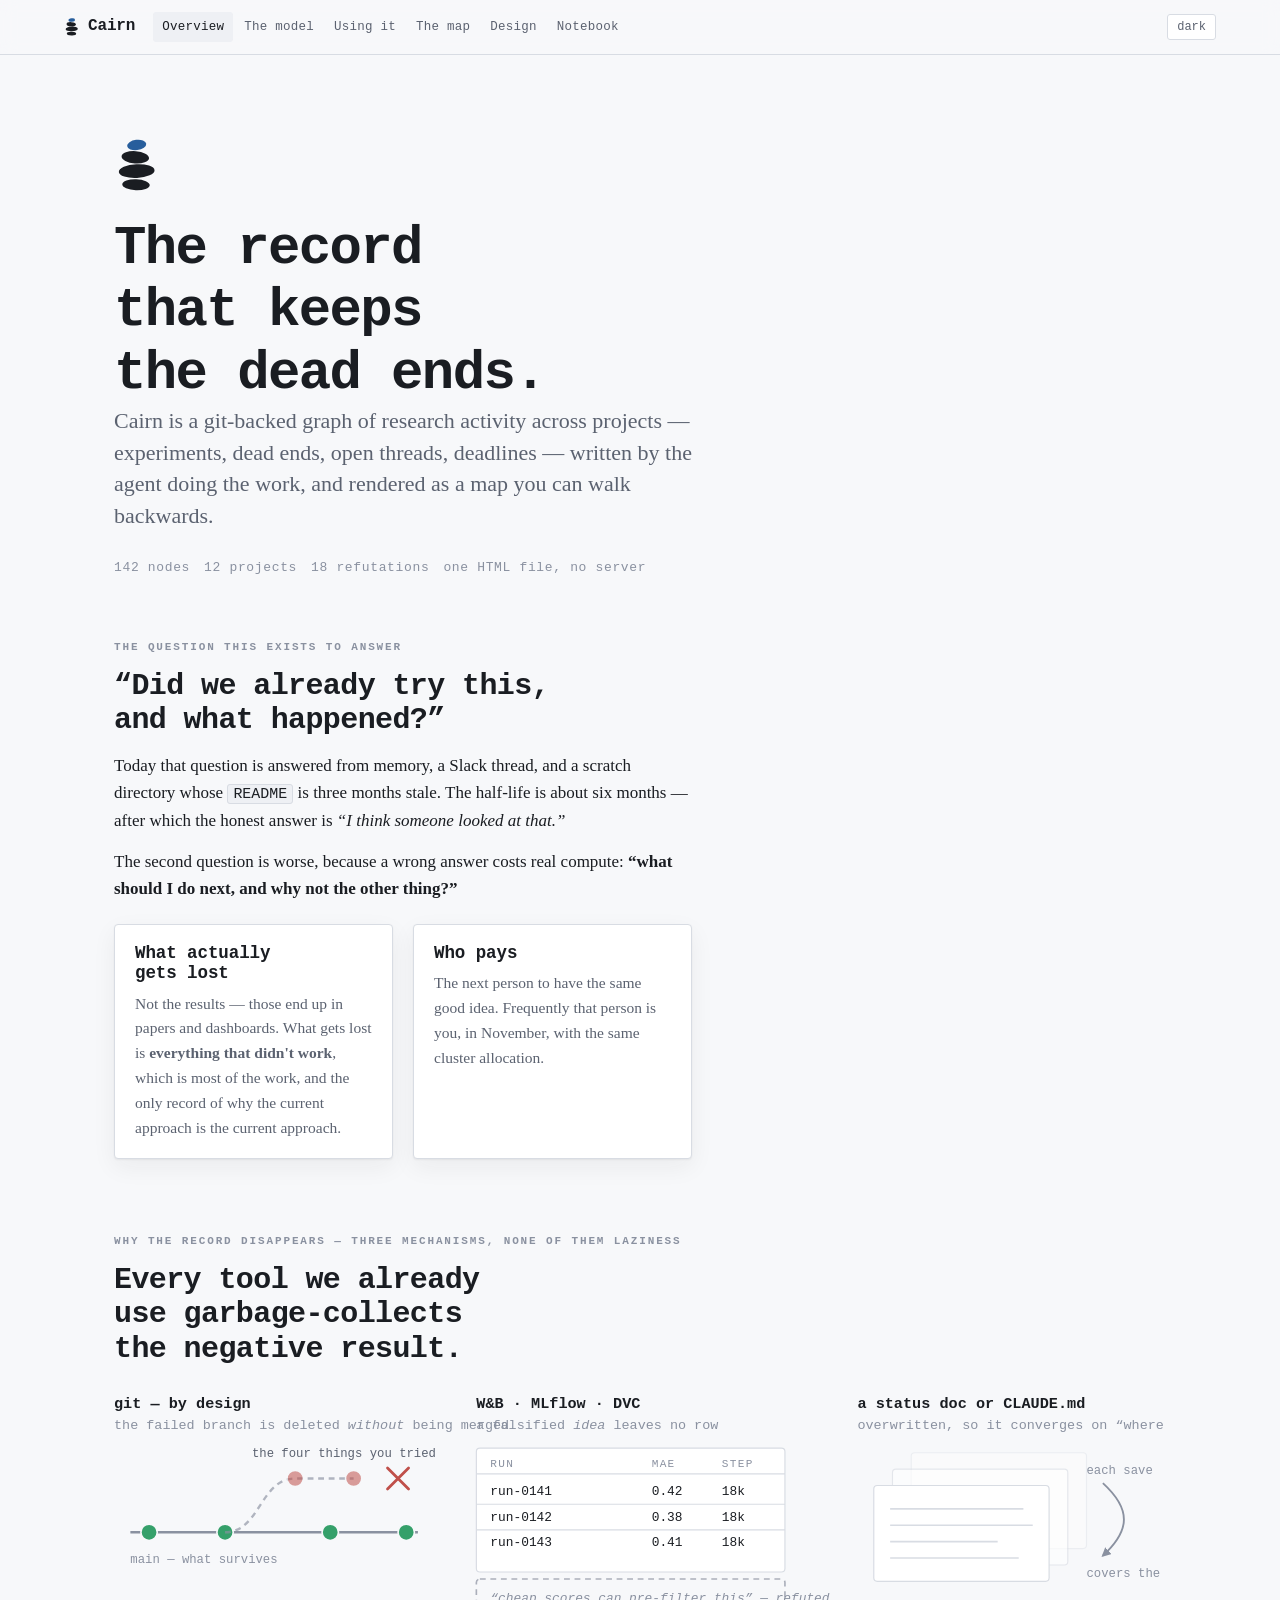
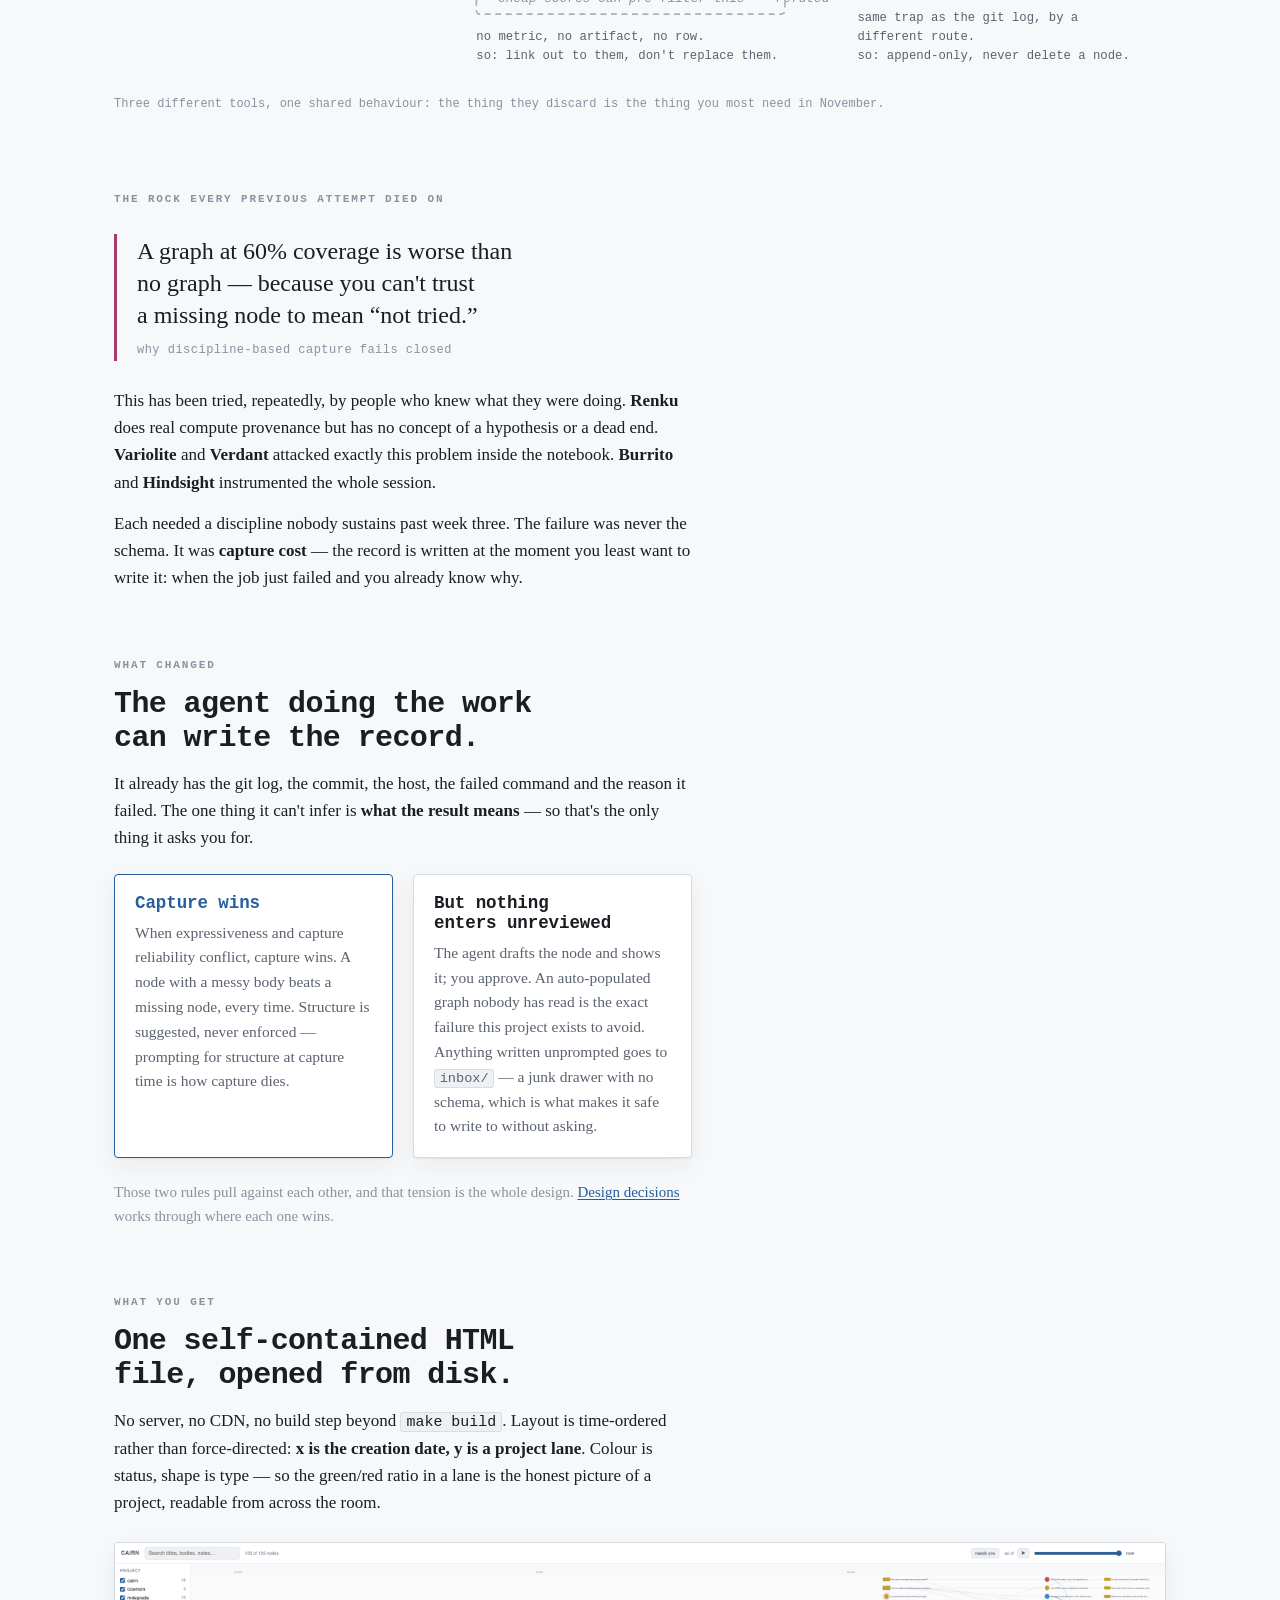
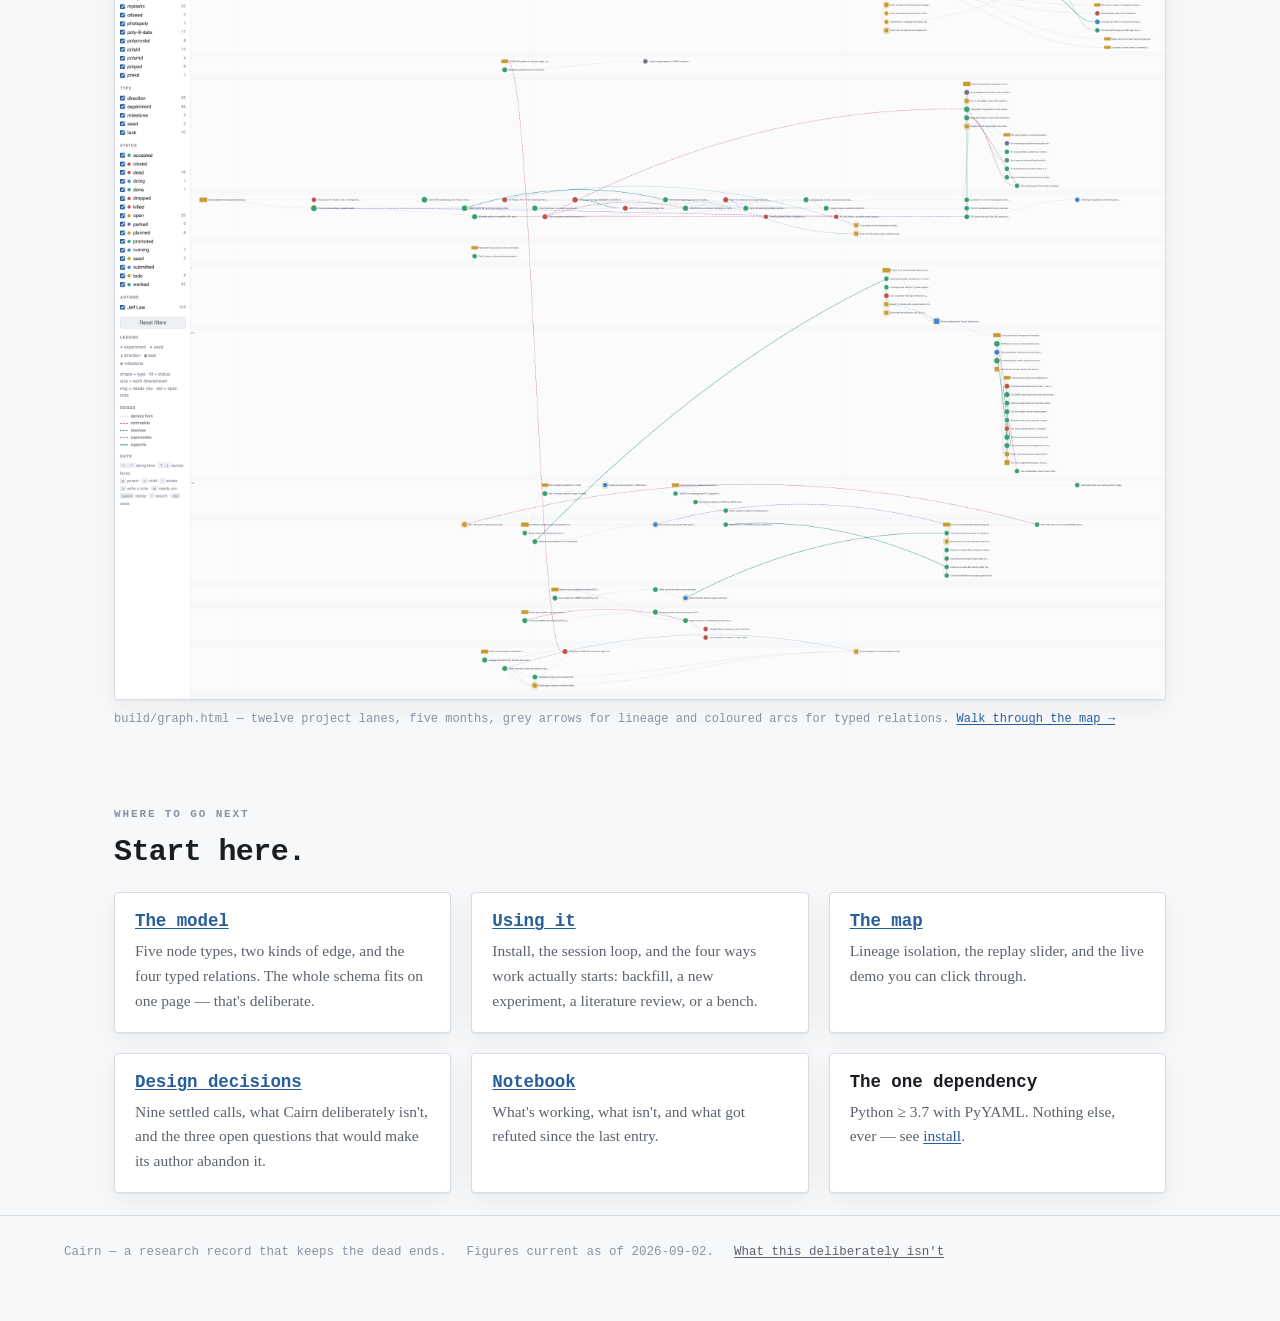
==== site/index.html @ 5997f224 "site: add the GitHub Pages site and a manual-only deploy workflow site/ holds the static pages (over" ====
<!DOCTYPE html>
<html lang="en">
<head>
<meta charset="utf-8">
<meta name="viewport" content="width=device-width, initial-scale=1">
<title>Cairn — a research record that keeps the dead ends</title>
<meta name="description" content="A git-backed graph of research activity across projects — experiments, dead ends, open threads, deadlines — written by the agent doing the work, and rendered as a map you can walk backwards.">
<link rel="stylesheet" href="cairn.css">
<link rel="icon" href="img/cairn.svg" type="image/svg+xml">
</head>
<body>

<header class="masthead">
  <a class="brand" href="index.html">
    <svg viewBox="0 0 64 82" aria-hidden="true">
      <ellipse class="stone a" cx="33" cy="13" rx="14" ry="7.5" transform="rotate(-7 33 13)"/>
      <ellipse class="stone" cx="31" cy="31" rx="20" ry="9" transform="rotate(4 31 31)"/>
      <ellipse class="stone" cx="33" cy="51" rx="26" ry="10" transform="rotate(-3 33 51)"/>
      <ellipse class="stone" cx="32" cy="71" rx="20" ry="8" transform="rotate(2 32 71)"/>
    </svg>
    Cairn
  </a>
  <nav>
    <a href="index.html" aria-current="page">Overview</a>
    <a href="model.html">The model</a>
    <a href="workflows.html">Using it</a>
    <a href="map.html">The map</a>
    <a href="design.html">Design</a>
    <a href="blog/index.html">Notebook</a>
  </nav>
  <div class="tools"><button class="ghost" id="theme" type="button">dark</button></div>
</header>

<main class="wrap">

  <div class="hero prose">
    <svg class="mark" viewBox="0 0 64 82" aria-hidden="true">
      <ellipse class="stone a" cx="33" cy="13" rx="14" ry="7.5" transform="rotate(-7 33 13)"/>
      <ellipse class="stone" cx="31" cy="31" rx="20" ry="9" transform="rotate(4 31 31)"/>
      <ellipse class="stone" cx="33" cy="51" rx="26" ry="10" transform="rotate(-3 33 51)"/>
      <ellipse class="stone" cx="32" cy="71" rx="20" ry="8" transform="rotate(2 32 71)"/>
    </svg>
    <h1>The record that keeps the dead ends.</h1>
    <p class="lede">Cairn is a git-backed graph of research activity across projects —
      experiments, dead ends, open threads, deadlines — written by the agent doing
      the work, and rendered as a map you can walk backwards.</p>
    <div class="byline">
      <span><span class="num">142</span> nodes</span>
      <span><span class="num">12</span> projects</span>
      <span><span class="num">18</span> refutations</span>
      <span>one HTML file, no server</span>
    </div>
  </div>

  <section id="question">
    <div class="prose">
      <p class="eyebrow">The question this exists to answer</p>
      <h2>“Did we already try this, and what happened?”</h2>
      <p>Today that question is answered from memory, a Slack thread, and a scratch
        directory whose <code>README</code> is three months stale. The half-life is about
        six months — after which the honest answer is <em>“I think someone looked at
        that.”</em></p>
      <p>The second question is worse, because a wrong answer costs real compute:
        <strong>“what should I do next, and why not the other thing?”</strong></p>
    </div>

    <div class="grid g2" style="max-width: var(--measure)">
      <div class="card">
        <h3>What actually gets lost</h3>
        <p>Not the results — those end up in papers and dashboards. What gets lost is
          <strong>everything that didn't work</strong>, which is most of the work, and the
          only record of why the current approach is the current approach.</p>
      </div>
      <div class="card">
        <h3>Who pays</h3>
        <p>The next person to have the same good idea. Frequently that person is you,
          in November, with the same cluster allocation.</p>
      </div>
    </div>
  </section>

  <section id="mechanisms">
    <div class="prose">
      <p class="eyebrow">Why the record disappears — three mechanisms, none of them laziness</p>
      <h2>Every tool we already use garbage-collects the negative result.</h2>
    </div>

    <figure class="cartoon">
      <svg viewBox="0 0 900 250" role="img"
           aria-label="Three panels. First, a git history where a branch carrying the failed attempt is dashed and ends in a cross, deleted without being merged. Second, a run tracker's table of runs and metrics with an empty greyed row where a hypothesis would go. Third, a stack of status documents where each new version covers the one beneath it.">

        <!-- ============ panel 1: git deletes the unmerged branch ============ -->
        <g transform="translate(0,0)">
          <text x="0" y="14" font-size="13" font-weight="600">git — by design</text>
          <text class="c-faint" x="0" y="32" font-size="11.5">the failed branch is deleted <tspan font-style="italic">without</tspan> being merged</text>

          <!-- trunk -->
          <path class="c-edge" stroke-width="2" d="M14 120 H260"/>
          <circle class="glyph f-good" cx="30" cy="120" r="7"/>
          <circle class="glyph f-good" cx="95" cy="120" r="7"/>
          <circle class="glyph f-good" cx="185" cy="120" r="7"/>
          <circle class="glyph f-good" cx="250" cy="120" r="7"/>
          <text class="c-faint" x="14" y="146" font-size="10.5">main — what survives</text>

          <!-- the dead branch -->
          <path class="c-edge" stroke-width="2" stroke-dasharray="5 4" opacity=".65"
                d="M95 120 C 125 120, 125 74, 155 74 H 205"/>
          <circle class="glyph f-bad" cx="155" cy="74" r="7" opacity=".55"/>
          <circle class="glyph f-bad" cx="205" cy="74" r="7" opacity=".55"/>
          <g style="stroke: var(--bad)" stroke-width="2.4" stroke-linecap="round">
            <path d="M234 65 L 252 83"/><path d="M252 65 L 234 83"/>
          </g>
          <text class="c-dim" x="118" y="56" font-size="10.5">the four things you tried</text>
        </g>

        <!-- ============ panel 2: trackers have no row for an idea ============ -->
        <g transform="translate(310,0)">
          <text x="0" y="14" font-size="13" font-weight="600">W&amp;B · MLflow · DVC</text>
          <text class="c-faint" x="0" y="32" font-size="11.5">a falsified <tspan font-style="italic">idea</tspan> leaves no row</text>

          <rect class="c-panel" x="0" y="48" width="264" height="106" rx="3"/>
          <line class="c-line" x1="0" y1="70" x2="264" y2="70"/>
          <text class="c-faint" x="12" y="64" font-size="9.5" letter-spacing="1.1">RUN</text>
          <text class="c-faint" x="150" y="64" font-size="9.5" letter-spacing="1.1">MAE</text>
          <text class="c-faint" x="210" y="64" font-size="9.5" letter-spacing="1.1">STEP</text>
          <g font-size="11" class="c-dim">
            <text x="12" y="88">run-0141</text><text x="150" y="88">0.42</text><text x="210" y="88">18k</text>
            <text x="12" y="110">run-0142</text><text x="150" y="110">0.38</text><text x="210" y="110">18k</text>
            <text x="12" y="132">run-0143</text><text x="150" y="132">0.41</text><text x="210" y="132">18k</text>
          </g>
          <line class="c-line" x1="0" y1="96" x2="264" y2="96"/>
          <line class="c-line" x1="0" y1="118" x2="264" y2="118"/>

          <!-- the row that cannot exist -->
          <rect x="0" y="160" width="264" height="30" rx="3" fill="none"
                style="stroke: var(--ink-faint)" stroke-width="1.4" stroke-dasharray="5 4" opacity=".7"/>
          <text class="c-faint" x="12" y="180" font-size="11" font-style="italic">“cheap scores can pre-filter this” — refuted</text>
          <text class="c-dim" x="0" y="212" font-size="10.5">no metric, no artifact, no row.</text>
          <text class="c-dim" x="0" y="228" font-size="10.5">so: link out to them, don't replace them.</text>
        </g>

        <!-- ============ panel 3: current-state docs overwrite ============ -->
        <g transform="translate(636,0)">
          <text x="0" y="14" font-size="13" font-weight="600">a status doc or CLAUDE.md</text>
          <text class="c-faint" x="0" y="32" font-size="11.5">overwritten, so it converges on “where am I now”</text>

          <rect class="c-panel" x="46" y="52" width="150" height="82" rx="3" opacity=".38"/>
          <rect class="c-panel" x="30" y="66" width="150" height="82" rx="3" opacity=".62"/>
          <rect class="c-panel" x="14" y="80" width="150" height="82" rx="3"/>
          <g class="c-line" stroke-width="1.4">
            <path d="M28 100 H142"/><path d="M28 114 H150"/><path d="M28 128 H120"/><path d="M28 142 H138"/>
          </g>
          <path class="c-edge" stroke-width="1.6" d="M210 78 C 234 100, 234 118, 210 140" marker-end="url(#a-plain)"/>
          <text class="c-faint" x="196" y="70" font-size="10.5">each save</text>
          <text class="c-faint" x="196" y="158" font-size="10.5">covers the last</text>
          <text class="c-dim" x="0" y="196" font-size="10.5">same trap as the git log, by a</text>
          <text class="c-dim" x="0" y="212" font-size="10.5">different route.</text>
          <text class="c-dim" x="0" y="228" font-size="10.5">so: append-only, never delete a node.</text>
        </g>

        <defs>
          <marker id="a-plain" viewBox="0 0 10 10" refX="8" refY="5"
                  markerWidth="5" markerHeight="5" orient="auto-start-reverse">
            <path d="M 0 0 L 10 5 L 0 10 z" style="fill: var(--ink-faint)"/>
          </marker>
        </defs>
      </svg>
      <figcaption>Three different tools, one shared behaviour: the thing they discard is
        the thing you most need in November.</figcaption>
    </figure>
  </section>

  <section id="rock">
    <div class="prose">
      <p class="eyebrow">The rock every previous attempt died on</p>
      <blockquote>A graph at 60% coverage is worse than no graph — because you can't
        trust a missing node to mean “not tried.”
        <cite>why discipline-based capture fails closed</cite></blockquote>
      <p>This has been tried, repeatedly, by people who knew what they were doing.
        <strong>Renku</strong> does real compute provenance but has no concept of a
        hypothesis or a dead end. <strong>Variolite</strong> and <strong>Verdant</strong>
        attacked exactly this problem inside the notebook. <strong>Burrito</strong> and
        <strong>Hindsight</strong> instrumented the whole session.</p>
      <p>Each needed a discipline nobody sustains past week three. The failure was never
        the schema. It was <strong>capture cost</strong> — the record is written at the
        moment you least want to write it: when the job just failed and you already know
        why.</p>
    </div>
  </section>

  <section id="changed">
    <div class="prose">
      <p class="eyebrow">What changed</p>
      <h2>The agent doing the work can write the record.</h2>
      <p>It already has the git log, the commit, the host, the failed command and the
        reason it failed. The one thing it can't infer is <strong>what the result
        means</strong> — so that's the only thing it asks you for.</p>
    </div>

    <div class="grid g2" style="max-width: var(--measure)">
      <div class="card accent">
        <h3>Capture wins</h3>
        <p>When expressiveness and capture reliability conflict, capture wins. A node with
          a messy body beats a missing node, every time. Structure is suggested, never
          enforced — prompting for structure at capture time is how capture dies.</p>
      </div>
      <div class="card">
        <h3>But nothing enters unreviewed</h3>
        <p>The agent drafts the node and shows it; you approve. An auto-populated graph
          nobody has read is the exact failure this project exists to avoid. Anything
          written unprompted goes to <code>inbox/</code> — a junk drawer with no schema,
          which is what makes it safe to write to without asking.</p>
      </div>
    </div>

    <div class="prose">
      <p class="faint">Those two rules pull against each other, and that tension is the
        whole design. <a href="design.html">Design decisions</a> works through where each
        one wins.</p>
    </div>
  </section>

  <section id="looks">
    <div class="prose">
      <p class="eyebrow">What you get</p>
      <h2>One self-contained HTML file, opened from disk.</h2>
      <p>No server, no CDN, no build step beyond <code>make build</code>. Layout is
        time-ordered rather than force-directed: <strong>x is the creation date, y is a
        project lane</strong>. Colour is status, shape is type — so the green/red ratio in
        a lane is the honest picture of a project, readable from across the room.</p>
    </div>

    <figure>
      <a href="map.html"><img src="img/graph-now.png" width="2868" height="2064" loading="lazy"
        alt="The Cairn map: nodes in twelve horizontal project lanes, positioned left to right by creation date, coloured green for worked and red for dead, with coloured dashed arcs for typed relations across lanes."></a>
      <figcaption>build/graph.html — twelve project lanes, five months, grey arrows for
        lineage and coloured arcs for typed relations.
        <a href="map.html">Walk through the map →</a></figcaption>
    </figure>
  </section>

  <section id="start">
    <div class="prose">
      <p class="eyebrow">Where to go next</p>
      <h2>Start here.</h2>
    </div>
    <div class="grid g3">
      <div class="card">
        <h3><a href="model.html">The model</a></h3>
        <p>Five node types, two kinds of edge, and the four typed relations. The whole
          schema fits on one page — that's deliberate.</p>
      </div>
      <div class="card">
        <h3><a href="workflows.html">Using it</a></h3>
        <p>Install, the session loop, and the four ways work actually starts: backfill,
          a new experiment, a literature review, or a bench.</p>
      </div>
      <div class="card">
        <h3><a href="map.html">The map</a></h3>
        <p>Lineage isolation, the replay slider, and the live demo you can click
          through.</p>
      </div>
      <div class="card">
        <h3><a href="design.html">Design decisions</a></h3>
        <p>Nine settled calls, what Cairn deliberately isn't, and the three open
          questions that would make its author abandon it.</p>
      </div>
      <div class="card">
        <h3><a href="blog/index.html">Notebook</a></h3>
        <p>What's working, what isn't, and what got refuted since the last entry.</p>
      </div>
      <div class="card">
        <h3>The one dependency</h3>
        <p>Python ≥ 3.7 with PyYAML. Nothing else, ever — see
          <a href="workflows.html#install">install</a>.</p>
      </div>
    </div>
  </section>

</main>

<footer class="pagefoot">
  <div class="wrap">
    <span>Cairn — a research record that keeps the dead ends.</span>
    <span>Figures current as of 2026-09-02.</span>
    <a href="design.html#not">What this deliberately isn't</a>
  </div>
</footer>

<script src="cairn.js"></script>
</body>
</html>
---- site/cairn.css ----
/* Cairn — site styles.
 *
 * The palette, the type pairing and the status/relation hues are lifted
 * verbatim from scripts/graph_template.html, so the mark, the map, the deck and
 * this site stay one visual system. If you change a colour here, change it
 * there — the map is the authority.
 *
 * No build step, no CDN, no framework. One stylesheet, hand-written, the same
 * way build/graph.html is one file you open from disk.
 */

:root {
  --bg: #f7f8fa; --panel: #ffffff; --panel-2: #eef0f4; --line: #d8dce3;
  --ink: #1a1d22; --ink-dim: #5b6270; --ink-faint: #8a91a0;
  --accent: #275e9c;
  --good: #35a06a; --bad: #c0504a; --active: #3d86cc; --pending: #c99a2e; --idle: #6b7280;
  --supports: #157f77; --contradicts: #a83a70; --supersedes: #6b4dbd; --resolves: #1f7f8f;
  --code-bg: #eef0f4; --lane: #f1f3f7;
  --shadow: 0 1px 2px rgba(26,29,34,.06), 0 8px 24px rgba(26,29,34,.06);

  --mono: ui-monospace, "SF Mono", SFMono-Regular, "JetBrains Mono", "IBM Plex Mono", Menlo, Consolas, monospace;
  --serif: "Iowan Old Style", Charter, Georgia, "Times New Roman", serif;

  --measure: 68ch;
  --gutter: clamp(20px, 5vw, 64px);
}

/* Three theme states, and all three are defined on purpose. The default
   (no data-theme) follows the OS; an explicit choice wins in both directions. */
@media (prefers-color-scheme: dark) {
  :root:not([data-theme="light"]) {
    --bg: #14161a; --panel: #1c1f25; --panel-2: #23272f; --line: #2f343d;
    --ink: #e6e8ec; --ink-dim: #9aa1ad; --ink-faint: #6b7280;
    --accent: #7aa7d9;
    --supports: #2aa198; --contradicts: #cc5490; --supersedes: #8f6fd6; --resolves: #3fb0bf;
    --code-bg: #23272f; --lane: #17191e;
    --shadow: 0 1px 2px rgba(0,0,0,.4), 0 10px 30px rgba(0,0,0,.35);
  }
}
:root[data-theme="dark"] {
  --bg: #14161a; --panel: #1c1f25; --panel-2: #23272f; --line: #2f343d;
  --ink: #e6e8ec; --ink-dim: #9aa1ad; --ink-faint: #6b7280;
  --accent: #7aa7d9;
  --supports: #2aa198; --contradicts: #cc5490; --supersedes: #8f6fd6; --resolves: #3fb0bf;
  --code-bg: #23272f; --lane: #17191e;
  --shadow: 0 1px 2px rgba(0,0,0,.4), 0 10px 30px rgba(0,0,0,.35);
}

*, *::before, *::after { box-sizing: border-box; }
html { scroll-behavior: smooth; scroll-padding-top: 80px; }
@media (prefers-reduced-motion: reduce) { html { scroll-behavior: auto; } }

body {
  margin: 0;
  background: var(--bg);
  color: var(--ink);
  font-family: var(--serif);
  font-size: 17px;
  line-height: 1.6;
  -webkit-text-size-adjust: 100%;
}

/* ---------------------------------------------------------------- masthead */

.masthead {
  position: sticky; top: 0; z-index: 20;
  display: flex; align-items: center; gap: 18px;
  padding: 12px var(--gutter);
  /* Solid first: a browser without color-mix() would otherwise drop the
     declaration entirely and render a transparent bar over scrolling text. */
  background: var(--bg);
  background: color-mix(in srgb, var(--bg) 88%, transparent);
  backdrop-filter: blur(8px);
  border-bottom: 1px solid var(--line);
}
@supports not (backdrop-filter: blur(8px)) { .masthead { background: var(--bg); } }

.brand {
  display: flex; align-items: center; gap: 9px;
  font-family: var(--mono); font-weight: 600; font-size: 16px;
  letter-spacing: -.01em; color: var(--ink); text-decoration: none;
}
.brand svg { display: block; width: 15px; height: auto; }
.brand .stone { fill: var(--ink); }
.brand .stone.a { fill: var(--accent); }

.masthead nav { display: flex; gap: 2px; flex-wrap: wrap; flex: 1; }
.masthead nav a {
  font-family: var(--mono); font-size: 12.5px; letter-spacing: .02em;
  color: var(--ink-dim); text-decoration: none;
  padding: 5px 9px; border-radius: 3px;
}
.masthead nav a:hover { color: var(--ink); background: var(--panel-2); }
.masthead nav a[aria-current="page"] { color: var(--ink); background: var(--panel-2); }

.masthead .tools { display: flex; gap: 6px; align-items: center; }
button.ghost {
  font-family: var(--mono); font-size: 12px;
  color: var(--ink-dim); background: var(--panel);
  border: 1px solid var(--line); border-radius: 3px;
  padding: 5px 9px; cursor: pointer;
}
button.ghost:hover { color: var(--ink); border-color: var(--ink-faint); }

/* --------------------------------------------------------------- structure */

.wrap { max-width: 1180px; margin: 0 auto; padding: 0 var(--gutter); }

/* Long reference pages get a sticky table of contents on wide screens; it
   collapses out of the way rather than reflowing the prose. */
.withtoc { display: grid; grid-template-columns: minmax(0, 1fr) 210px; gap: 56px; align-items: start; }
.toc { position: sticky; top: 76px; font-family: var(--mono); font-size: 12.5px; padding: 8px 0; }
.toc p { margin: 0 0 8px; color: var(--ink-faint); letter-spacing: .12em; text-transform: uppercase; font-size: 10.5px; }
.toc a {
  display: block; padding: 3.5px 0 3.5px 11px; color: var(--ink-dim);
  text-decoration: none; border-left: 2px solid var(--line); line-height: 1.35;
}
.toc a:hover { color: var(--ink); border-left-color: var(--ink-faint); }
.toc a.active { color: var(--accent); border-left-color: var(--accent); }
@media (max-width: 1000px) { .withtoc { grid-template-columns: minmax(0, 1fr); } .toc { display: none; } }

main { padding-bottom: 96px; }
section { padding-top: 52px; }
.prose { max-width: var(--measure); }

/* ------------------------------------------------------------------- type */

h1, h2, h3, h4 {
  font-family: var(--mono); font-weight: 600; letter-spacing: -.02em;
  line-height: 1.15; text-wrap: balance; margin: 0;
}
h1 { font-size: clamp(34px, 5.6vw, 54px); letter-spacing: -.03em; }
h2 { font-size: clamp(23px, 2.7vw, 30px); margin-bottom: 14px; }
h3 { font-size: 17.5px; letter-spacing: -.005em; margin: 30px 0 8px; }
h4 { font-size: 15px; margin: 22px 0 6px; }

p, li { margin: 0 0 14px; }
.lede { font-size: clamp(19px, 2.1vw, 22px); line-height: 1.45; color: var(--ink-dim); max-width: 54ch; }
.dim { color: var(--ink-dim); }
.faint { color: var(--ink-faint); font-size: 15px; }
.eyebrow {
  font-family: var(--mono); font-size: 11px; font-weight: 600;
  letter-spacing: .17em; text-transform: uppercase; color: var(--ink-faint);
  margin: 0 0 12px;
}
a { color: var(--accent); text-decoration-thickness: 1px; text-underline-offset: 2px; }
strong { font-weight: 700; }
code, .mono { font-family: var(--mono); font-size: .88em; }
:not(pre) > code {
  background: var(--code-bg); border: 1px solid var(--line); border-radius: 3px;
  padding: .08em .34em; overflow-wrap: break-word;
}
.num { font-family: var(--mono); font-variant-numeric: tabular-nums; }

ul, ol { padding-left: 22px; }
ul.ticks { list-style: none; padding-left: 0; }
ul.ticks > li { padding-left: 22px; position: relative; }
ul.ticks > li::before {
  content: ""; position: absolute; left: 0; top: .72em;
  width: 13px; height: 0; border-top: 2px solid var(--line);
}

/* An anchor you can actually grab, without a permanent # in the margin. */
.anchor { color: var(--ink-faint); text-decoration: none; opacity: 0; margin-left: .4em; font-weight: 400; }
h2:hover .anchor, h3:hover .anchor, .anchor:focus { opacity: 1; }

blockquote {
  margin: 26px 0; padding: 2px 0 2px 20px;
  border-left: 3px solid var(--contradicts);
  font-size: clamp(19px, 2.2vw, 24px); line-height: 1.32; text-wrap: balance;
  max-width: 40ch;
}
blockquote cite {
  display: block; margin-top: 12px; font-style: normal;
  font-family: var(--mono); font-size: 12px; color: var(--ink-faint); letter-spacing: .04em;
}

/* ------------------------------------------------------------------- code */

pre {
  font-family: var(--mono); font-size: 13px; line-height: 1.62;
  background: var(--code-bg); border: 1px solid var(--line); border-radius: 4px;
  padding: 16px 18px; overflow-x: auto; white-space: pre; tab-size: 2;
  color: var(--ink); margin: 18px 0;
}
pre.tight { font-size: 12px; line-height: 1.55; }
.k { color: var(--accent); }
.cmt, .prompt { color: var(--ink-faint); }
.note { color: var(--ink-dim); }
.hl { color: var(--contradicts); }
.s-dead { color: var(--bad); font-weight: 700; }
.s-worked { color: var(--good); font-weight: 700; }
.s-running { color: var(--active); font-weight: 700; }
.s-planned { color: var(--pending); font-weight: 700; }

/* ------------------------------------------------------------- components */

.card {
  background: var(--panel); border: 1px solid var(--line); border-radius: 4px;
  padding: 18px 20px; box-shadow: var(--shadow);
}
.card > :last-child { margin-bottom: 0; }
.card h3 { margin-top: 0; }
.card p, .card li { font-size: 15.5px; color: var(--ink-dim); }
.card.accent { border-color: var(--accent); }
.card.accent h3 { color: var(--accent); }
.card.bad { border-color: var(--bad); }
.card.bad h3 { color: var(--bad); }
.card.pending { border-color: var(--pending); }
.card.pending h3 { color: var(--pending); }

.grid { display: grid; gap: 20px; margin: 22px 0; }
.g2 { grid-template-columns: repeat(2, minmax(0, 1fr)); }
.g3 { grid-template-columns: repeat(3, minmax(0, 1fr)); }
.g4 { grid-template-columns: repeat(4, minmax(0, 1fr)); gap: 16px; }
.g-wide-left { grid-template-columns: 1.3fr 1fr; align-items: start; }
@media (max-width: 860px) { .g2, .g3, .g4, .g-wide-left { grid-template-columns: minmax(0, 1fr); } }

.dot { display: inline-block; width: .62em; height: .62em; border-radius: 50%; vertical-align: .04em; }
.d-good { background: var(--good); } .d-bad { background: var(--bad); }
.d-active { background: var(--active); } .d-pending { background: var(--pending); }
.d-idle { background: var(--idle); }

.chip {
  display: inline-block; font-family: var(--mono); font-size: 12px; letter-spacing: .02em;
  border: 1px solid var(--line); border-radius: 999px; padding: .18em .68em;
  color: var(--ink-dim); background: var(--panel); white-space: nowrap;
}

.legend { display: grid; gap: 16px; grid-template-columns: repeat(4, minmax(0, 1fr)); margin: 26px 0; }
@media (max-width: 860px) { .legend { grid-template-columns: repeat(2, minmax(0, 1fr)); } }
.legend-item { border-top: 2px solid currentColor; padding-top: 9px; }
.legend-item b { font-family: var(--mono); font-weight: 600; font-size: 14px; }
.legend-item span { display: block; color: var(--ink-dim); font-size: 14px; line-height: 1.4; font-family: var(--serif); }

table { border-collapse: collapse; width: 100%; margin: 20px 0; }
.table-wrap { overflow-x: auto; margin: 20px 0; }
.table-wrap table { margin: 0; }
th, td {
  text-align: left; padding: 9px 12px 9px 0;
  border-bottom: 1px solid var(--line); font-size: 15px; vertical-align: baseline;
}
th {
  font-family: var(--mono); font-size: 11px; font-weight: 600;
  text-transform: uppercase; letter-spacing: .11em; color: var(--ink-faint);
}
td.mono, td .mono { font-family: var(--mono); font-size: 13px; }

.metrics { display: flex; gap: 40px; flex-wrap: wrap; margin: 26px 0; }
.metric .v {
  display: block; font-family: var(--mono); font-variant-numeric: tabular-nums;
  font-size: 42px; font-weight: 600; letter-spacing: -.03em; line-height: 1;
}
.metric .v small { font-size: .5em; font-weight: 600; }
.metric .l {
  display: block; margin-top: 7px; font-family: var(--mono); font-size: 11px;
  letter-spacing: .12em; text-transform: uppercase; color: var(--ink-faint); line-height: 1.5;
}

figure { margin: 26px 0; }
figure img, figure svg.shot {
  display: block; max-width: 100%; height: auto;
  border: 1px solid var(--line); border-radius: 4px;
  background: var(--panel); box-shadow: var(--shadow);
}
figcaption { font-family: var(--mono); font-size: 12px; color: var(--ink-faint); margin-top: 10px; line-height: 1.5; }

/* Cartoons are inline SVG so they inherit the theme and stay crisp. They are
   diagrams, not pictures — no border, no shadow, they sit in the prose. */
figure.cartoon svg { display: block; width: 100%; height: auto; max-width: 100%; }
.cartoon text { font-family: var(--mono); fill: var(--ink); }
.cartoon .c-dim { fill: var(--ink-dim); }
.cartoon .c-faint { fill: var(--ink-faint); }
.cartoon .c-line { stroke: var(--line); fill: none; }
.cartoon .c-edge { stroke: var(--ink-faint); fill: none; }
.cartoon .c-panel { fill: var(--panel); stroke: var(--line); }
.cartoon .c-lane { fill: var(--lane); }
.cartoon .glyph { stroke: var(--bg); stroke-width: 1.4; }
.cartoon .f-good { fill: var(--good); } .cartoon .f-bad { fill: var(--bad); }
.cartoon .f-active { fill: var(--active); } .cartoon .f-pending { fill: var(--pending); }
.cartoon .f-idle { fill: var(--idle); }

.callout {
  border-left: 3px solid var(--accent); background: var(--panel-2);
  padding: 14px 18px; margin: 22px 0; border-radius: 0 4px 4px 0;
}
.callout > :last-child { margin-bottom: 0; }
.callout.warn { border-left-color: var(--pending); }
.callout p, .callout li { font-size: 15.5px; }

/* Next/prev at the foot of a page — the site should always say where to go. */
.next { display: grid; gap: 16px; grid-template-columns: repeat(2, minmax(0, 1fr)); margin-top: 60px; padding-top: 28px; border-top: 1px solid var(--line); }
@media (max-width: 700px) { .next { grid-template-columns: minmax(0, 1fr); } }
.next a {
  display: block; text-decoration: none; border: 1px solid var(--line);
  border-radius: 4px; padding: 14px 16px; background: var(--panel);
}
.next a:hover { border-color: var(--accent); }
.next a .l { display: block; font-family: var(--mono); font-size: 10.5px; letter-spacing: .14em; text-transform: uppercase; color: var(--ink-faint); }
.next a .t { display: block; font-family: var(--mono); font-size: 15px; font-weight: 600; color: var(--ink); margin-top: 4px; }

.pagefoot {
  border-top: 1px solid var(--line); padding: 26px var(--gutter) 60px;
  font-family: var(--mono); font-size: 12.5px; color: var(--ink-faint);
}
.pagefoot .wrap { padding: 0; display: flex; gap: 20px; flex-wrap: wrap; align-items: baseline; }
.pagefoot a { color: var(--ink-dim); }

/* Post list on the blog index. */
.posts { list-style: none; padding: 0; margin: 30px 0 0; }
.posts li { padding: 20px 0; border-bottom: 1px solid var(--line); margin: 0; }
.posts .d { font-family: var(--mono); font-size: 12px; color: var(--ink-faint); letter-spacing: .04em; }
.posts h3 { margin: 5px 0 6px; font-size: 19px; }
.posts h3 a { text-decoration: none; color: var(--ink); }
.posts h3 a:hover { color: var(--accent); }
.posts p { margin: 0; color: var(--ink-dim); font-size: 15.5px; max-width: var(--measure); }

.postmeta { font-family: var(--mono); font-size: 12.5px; color: var(--ink-faint); letter-spacing: .04em; margin: 0 0 26px; }

/* The live demo needs to be tall to be worth embedding at all. */
.demoframe {
  width: 100%; height: min(78vh, 760px); border: 1px solid var(--line);
  border-radius: 4px; background: var(--panel); box-shadow: var(--shadow); display: block;
}

.hero { padding: clamp(48px, 9vh, 104px) 0 8px; }
.hero .mark { display: block; width: 44px; height: auto; margin-bottom: 26px; }
.hero .mark .stone { fill: var(--ink); }
.hero .mark .stone.a { fill: var(--accent); }
.byline { font-family: var(--mono); font-size: 13px; letter-spacing: .05em; color: var(--ink-faint); display: flex; gap: 14px; flex-wrap: wrap; margin-top: 26px; }

@media print {
  .masthead, .toc, .next, button.ghost { display: none; }
  body { font-size: 11pt; }
  .withtoc { grid-template-columns: 1fr; }
}
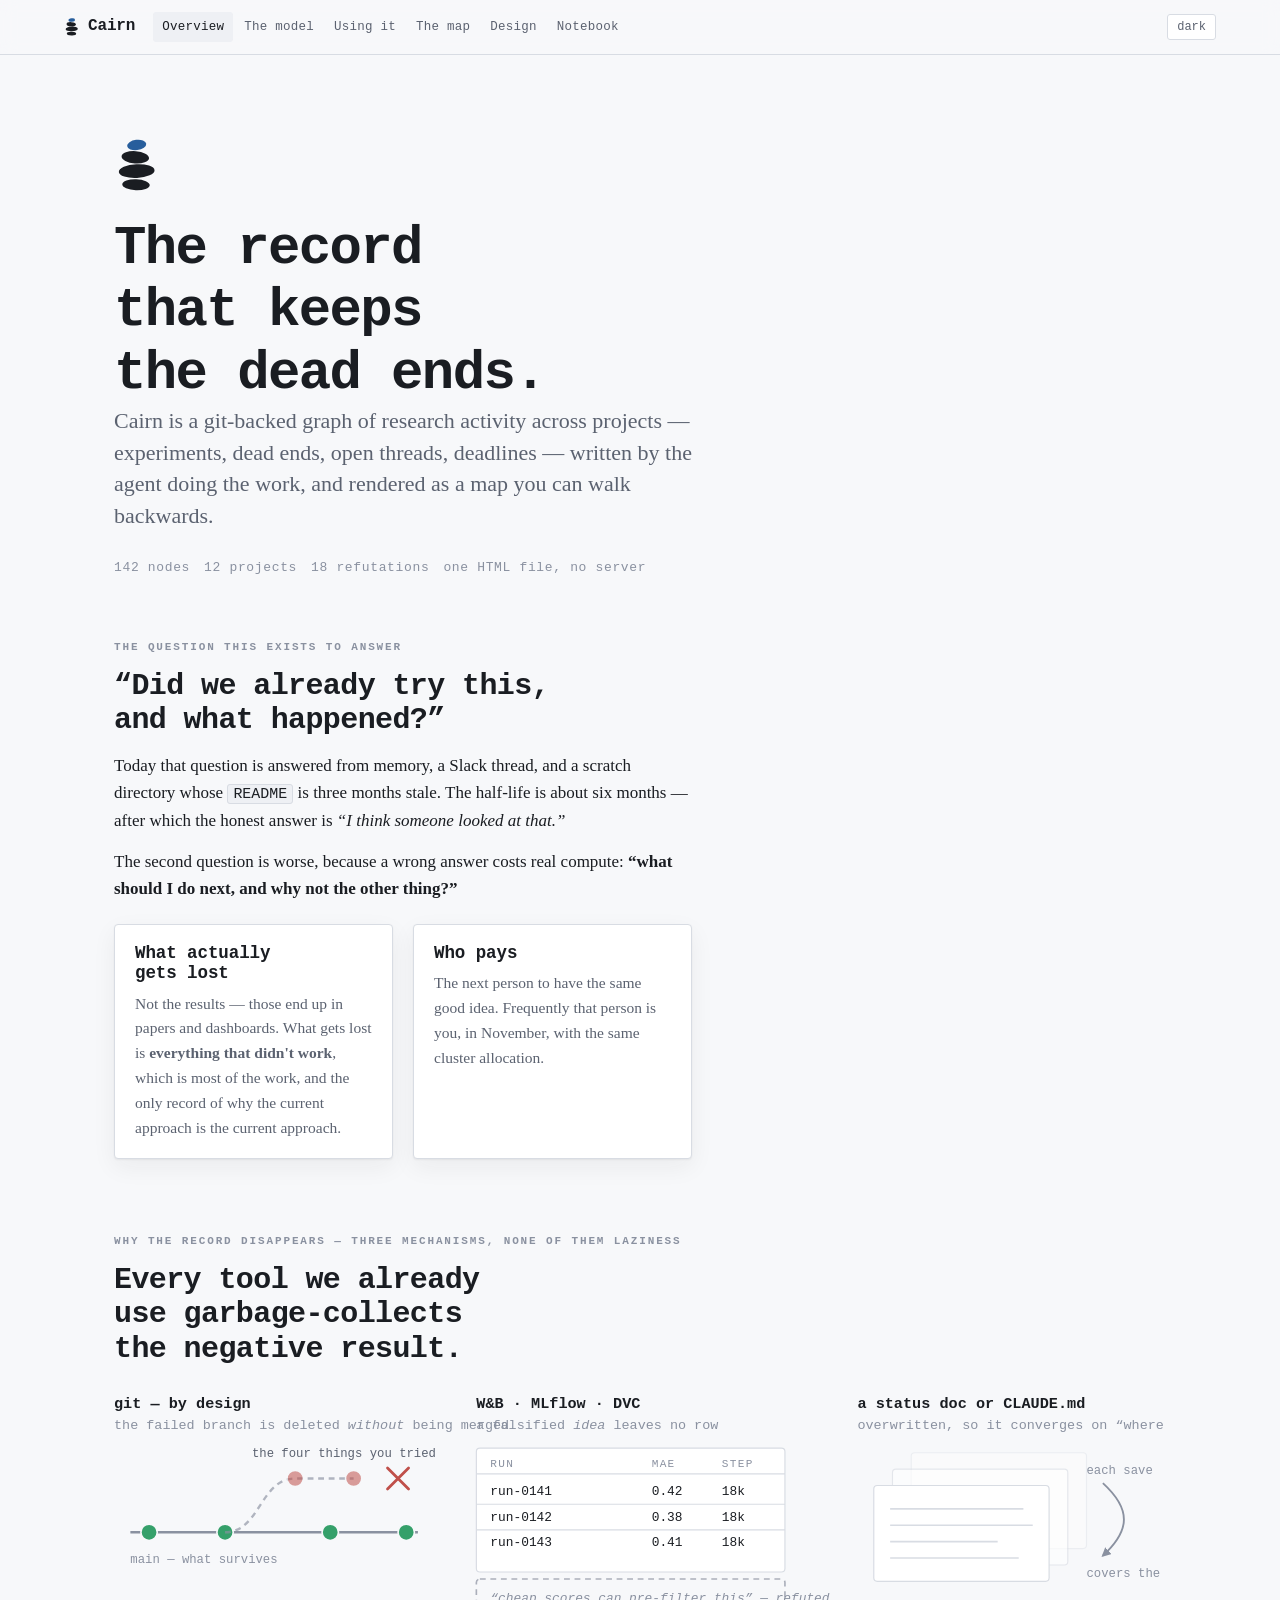
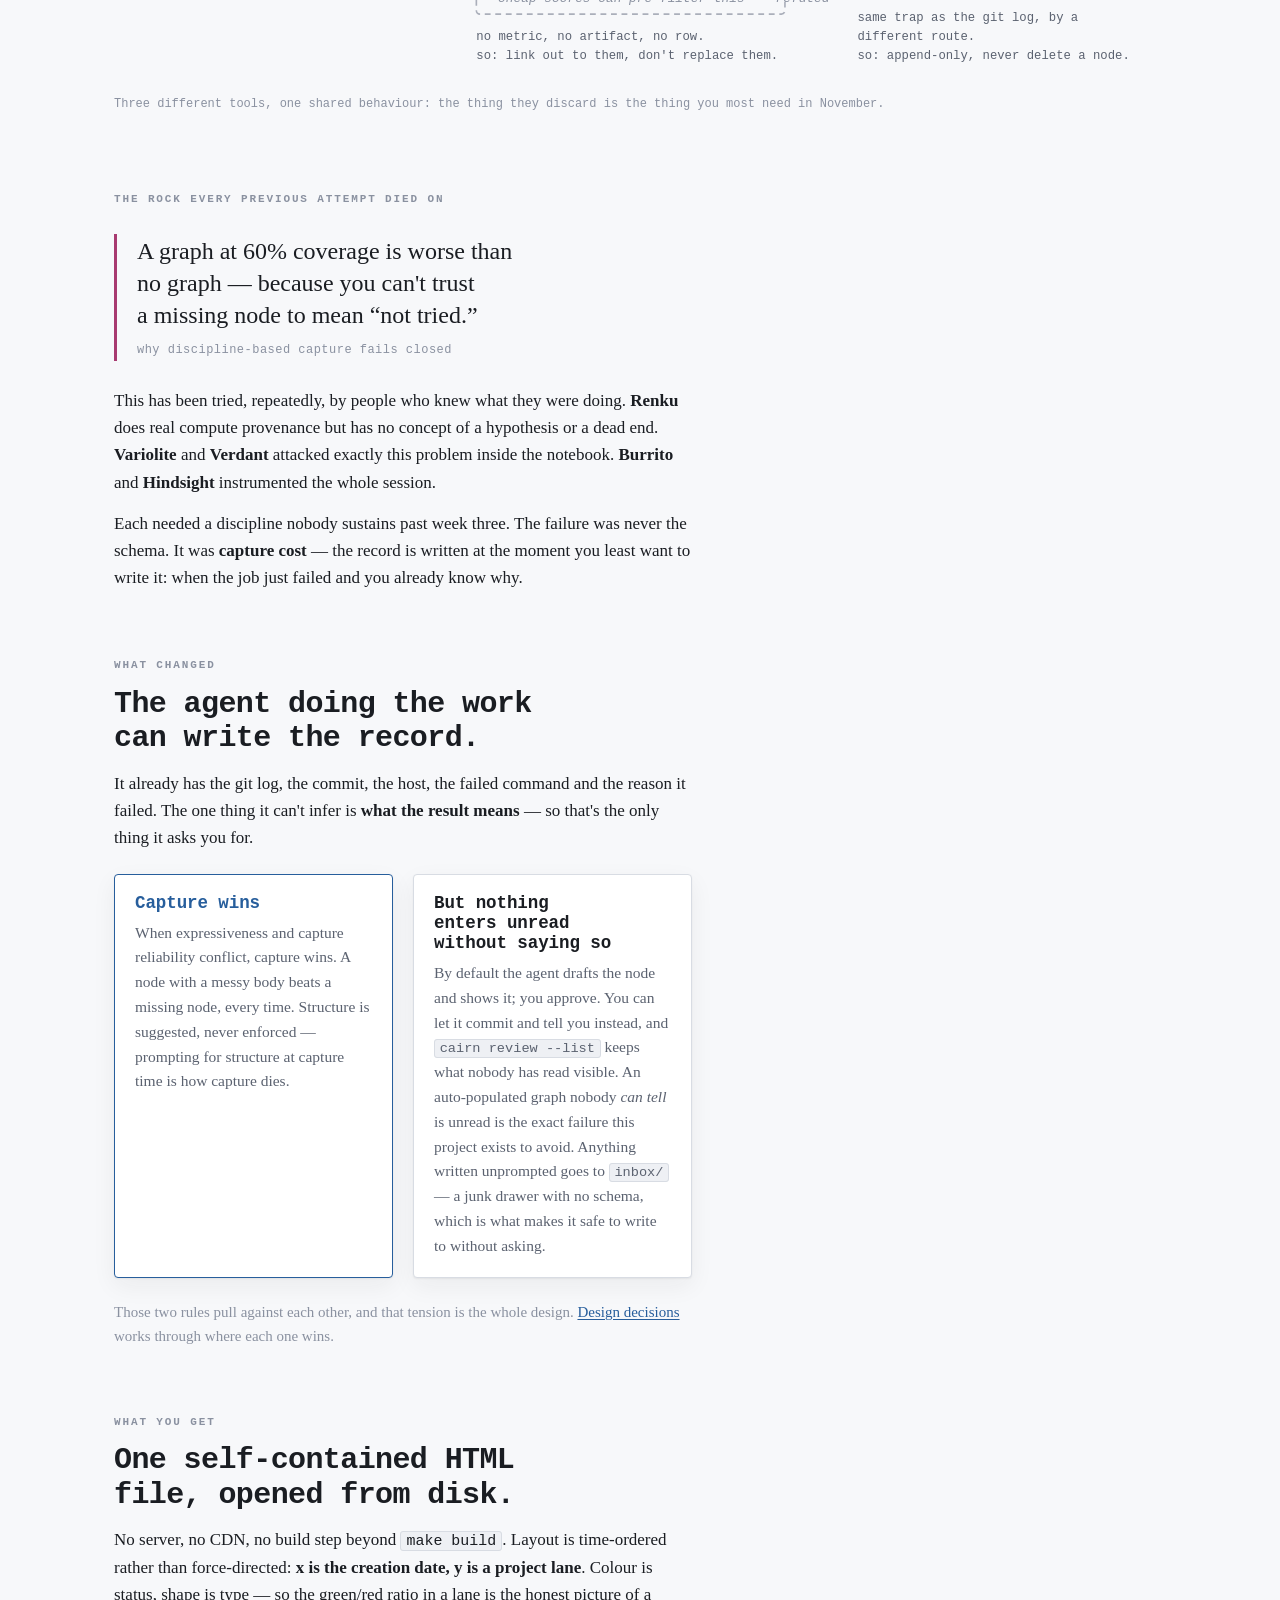
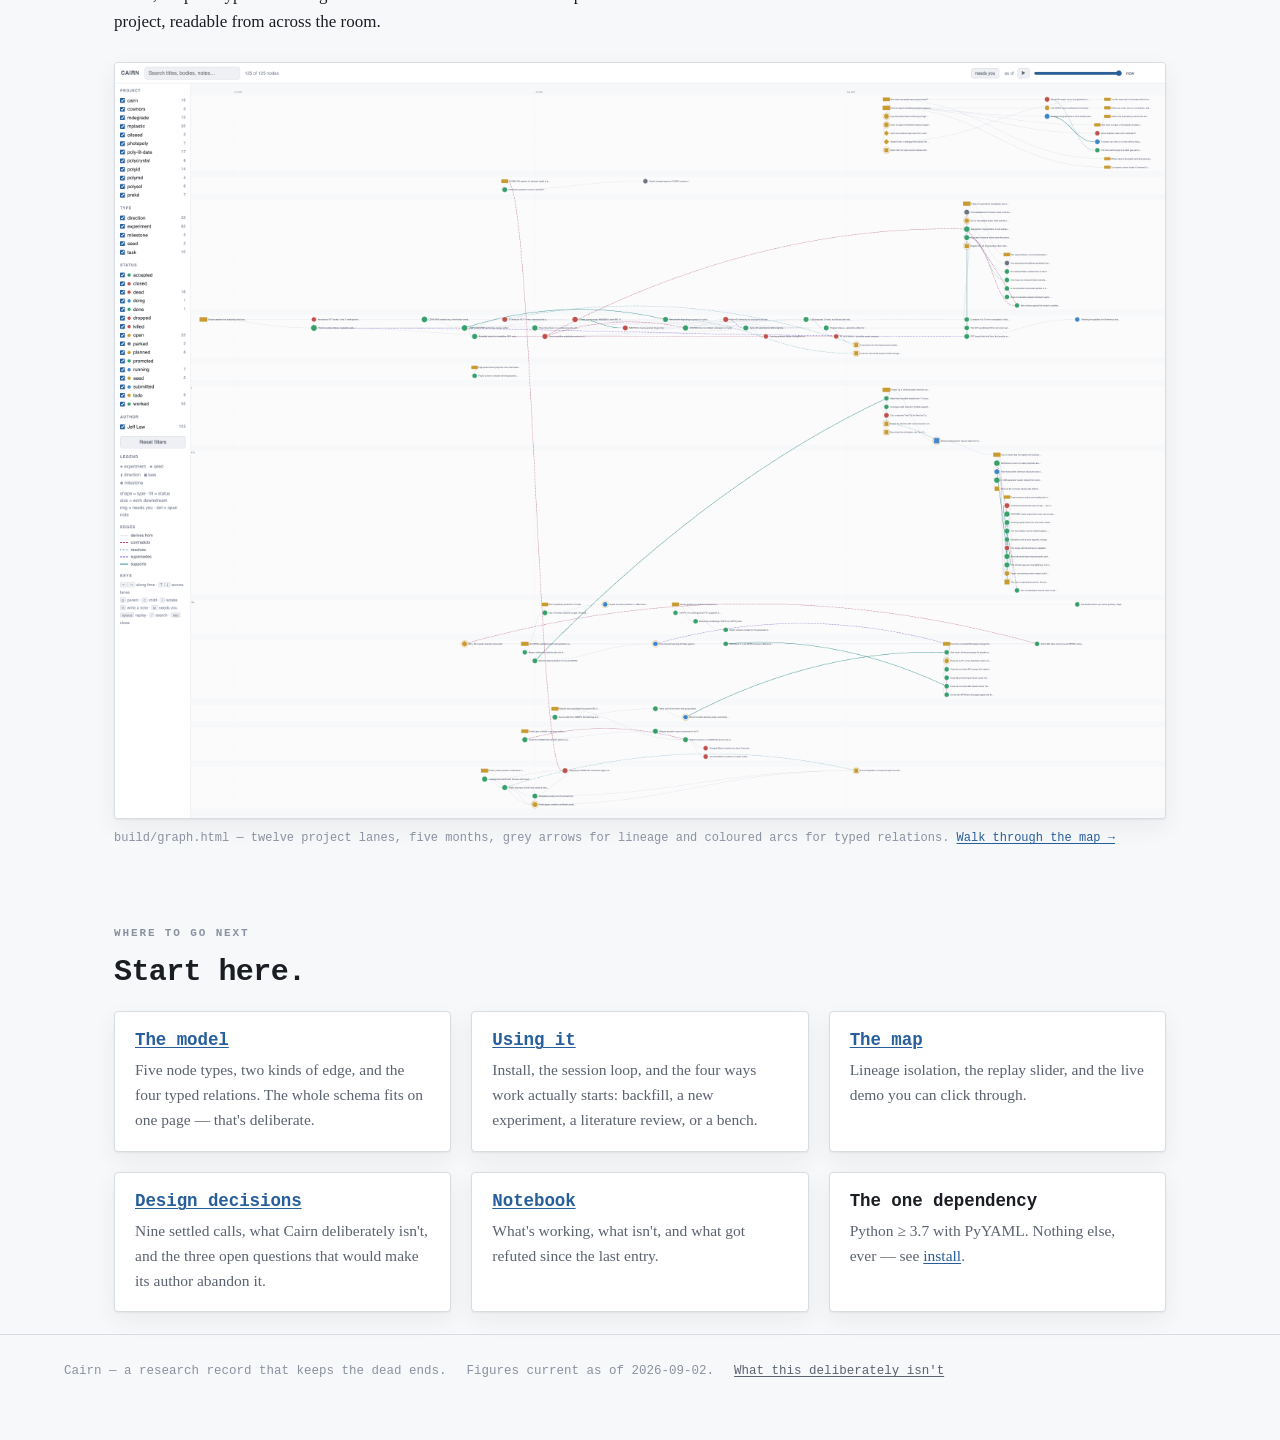
==== commit 6e5f5989: "site: onboarding, the commit policy and the OpenViking option, to match the docs workflows.html inst" ====
--- a/site/index.html
+++ b/site/index.html
@@ -205,9 +205,11 @@
           enforced — prompting for structure at capture time is how capture dies.</p>
       </div>
       <div class="card">
-        <h3>But nothing enters unreviewed</h3>
-        <p>The agent drafts the node and shows it; you approve. An auto-populated graph
-          nobody has read is the exact failure this project exists to avoid. Anything
+        <h3>But nothing enters unread without saying so</h3>
+        <p>By default the agent drafts the node and shows it; you approve. You can let it
+          commit and tell you instead, and <code>cairn review --list</code> keeps what
+          nobody has read visible. An auto-populated graph nobody <em>can tell</em> is
+          unread is the exact failure this project exists to avoid. Anything
           written unprompted goes to <code>inbox/</code> — a junk drawer with no schema,
           which is what makes it safe to write to without asking.</p>
       </div>
